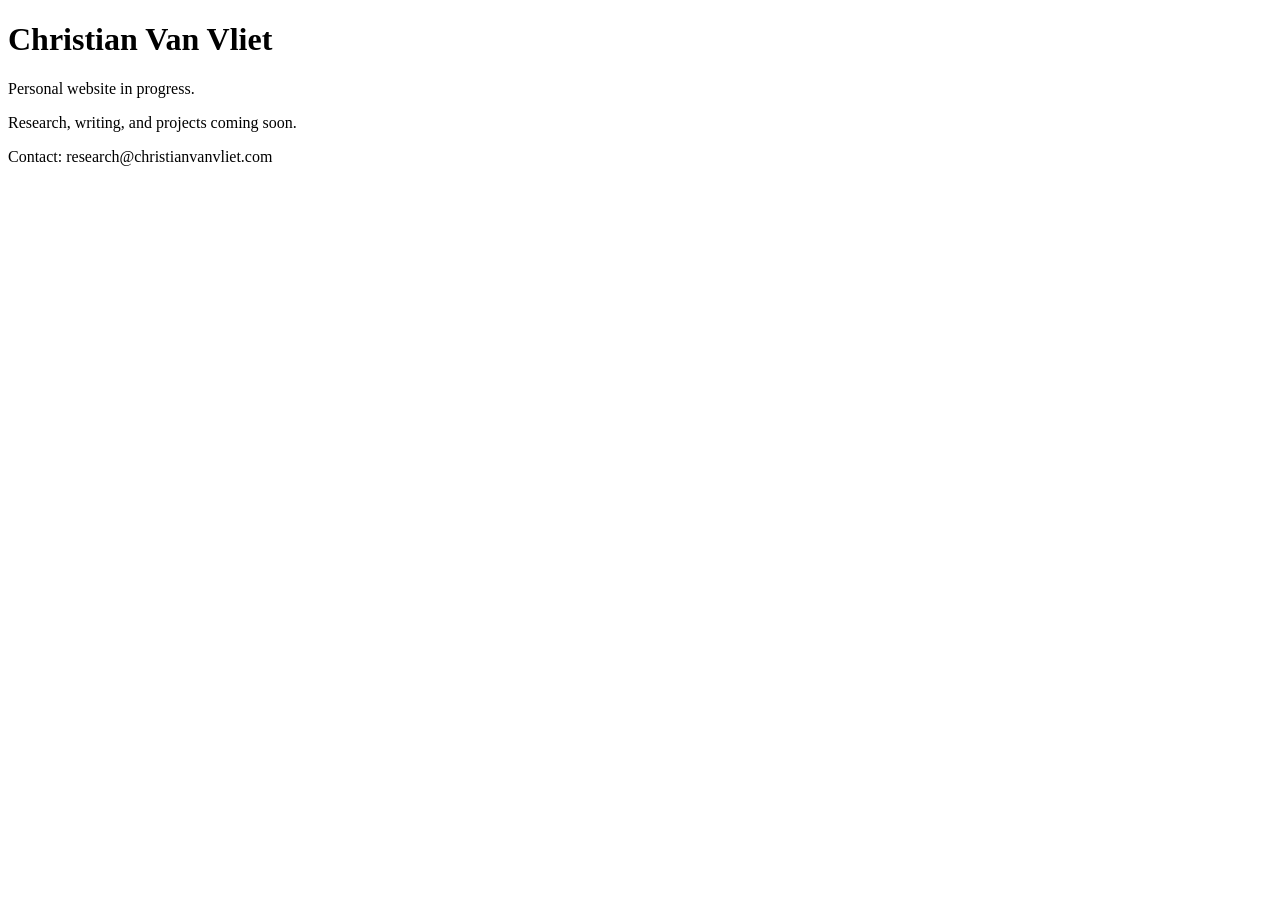
==== index.html @ e2d5f055 "Create index.html" ====
<!doctype html>
<html lang="en">
<head>
  <meta charset="utf-8">
  <meta name="viewport" content="width=device-width, initial-scale=1">
  <title>Christian Van Vliet</title>
</head>
<body>
  <h1>Christian Van Vliet</h1>
  <p>Personal website in progress.</p>
  <p>Research, writing, and projects coming soon.</p>
  <p>Contact: research@christianvanvliet.com</p>
</body>
</html>
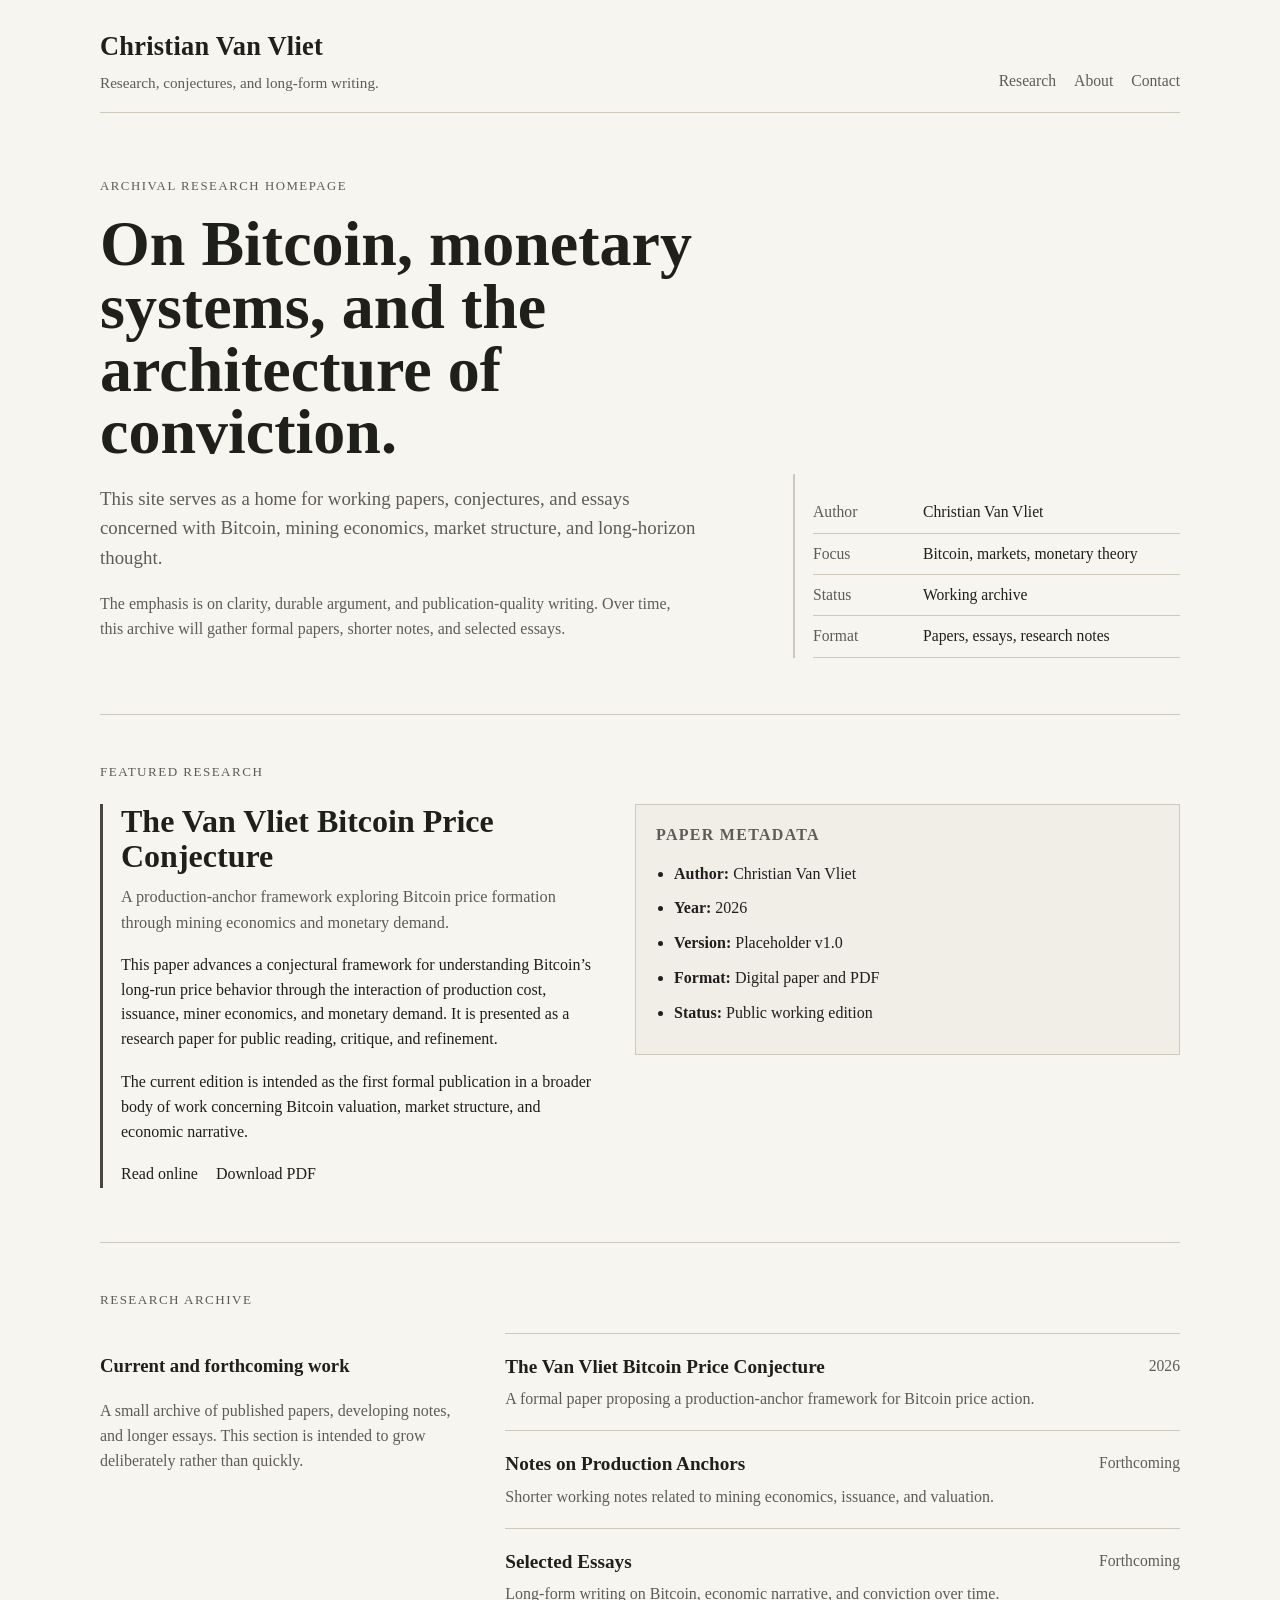
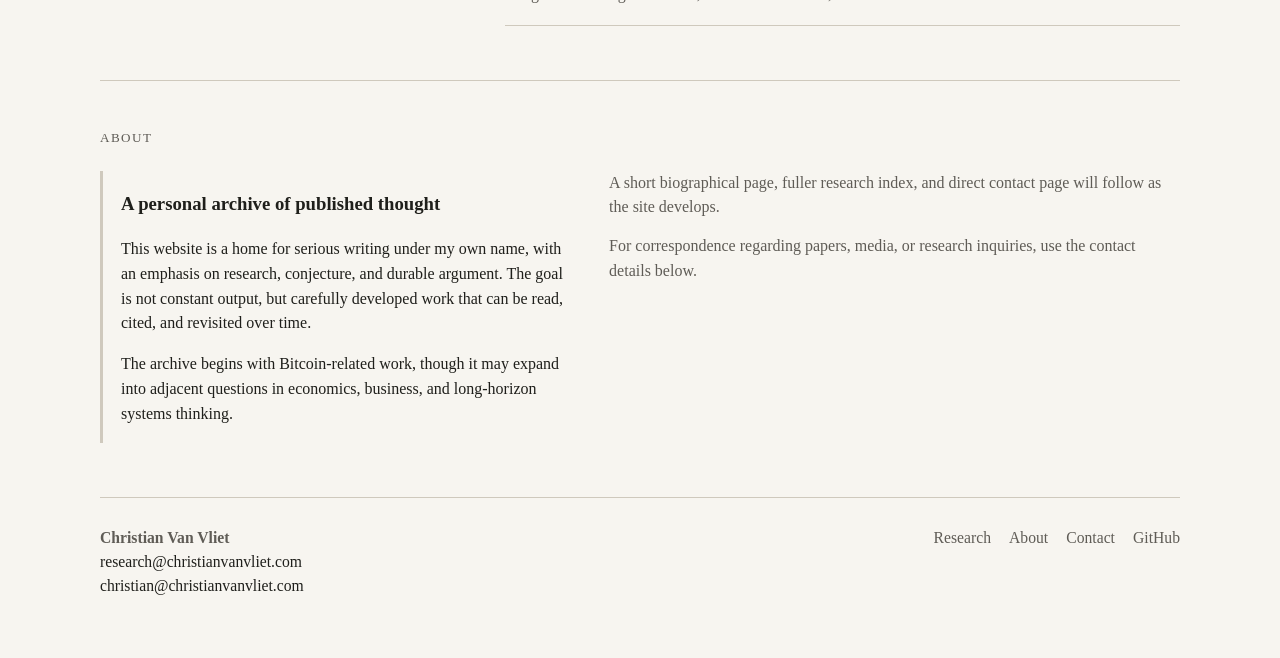
==== commit 2c6528dc: "Update index.html" ====
--- a/index.html
+++ b/index.html
@@ -4,11 +4,543 @@
   <meta charset="utf-8">
   <meta name="viewport" content="width=device-width, initial-scale=1">
   <title>Christian Van Vliet</title>
+  <meta name="description" content="Research, conjectures, and long-form writing on Bitcoin, monetary systems, and economic thought.">
+
+  <style>
+    :root {
+      --bg: #f7f5f0;
+      --bg-soft: #f1eee8;
+      --text: #1f1f1b;
+      --muted: #5f5c56;
+      --rule: #cfc9bd;
+      --link: #1f1f1b;
+      --accent: #4b463d;
+    }
+
+    @media (prefers-color-scheme: dark) {
+      :root {
+        --bg: #141412;
+        --bg-soft: #1a1a17;
+        --text: #ece8df;
+        --muted: #b7b0a3;
+        --rule: #3a382f;
+        --link: #ece8df;
+        --accent: #d8d1c3;
+      }
+    }
+
+    * {
+      box-sizing: border-box;
+    }
+
+    html {
+      scroll-behavior: smooth;
+    }
+
+    body {
+      margin: 0;
+      background: var(--bg);
+      color: var(--text);
+      font-family: "Times New Roman", Times, serif;
+      line-height: 1.55;
+      -webkit-font-smoothing: antialiased;
+      text-rendering: optimizeLegibility;
+    }
+
+    a {
+      color: var(--link);
+      text-decoration: none;
+      border-bottom: 1px solid transparent;
+    }
+
+    a:hover {
+      border-bottom-color: currentColor;
+    }
+
+    .site {
+      width: min(1080px, calc(100% - 48px));
+      margin: 0 auto;
+    }
+
+    .rule {
+      border: 0;
+      border-top: 1px solid var(--rule);
+      margin: 0;
+    }
+
+    .site-header {
+      padding: 26px 0 18px;
+    }
+
+    .site-header-inner {
+      display: flex;
+      justify-content: space-between;
+      align-items: end;
+      gap: 24px;
+    }
+
+    .site-title {
+      font-size: 1.65rem;
+      font-weight: 700;
+      letter-spacing: 0.01em;
+      margin: 0;
+    }
+
+    .site-tagline {
+      margin: 4px 0 0;
+      font-size: 0.95rem;
+      color: var(--muted);
+    }
+
+    .site-nav {
+      display: flex;
+      gap: 18px;
+      flex-wrap: wrap;
+      font-size: 0.98rem;
+    }
+
+    .site-nav a {
+      color: var(--muted);
+    }
+
+    .hero {
+      padding: 64px 0 56px;
+      display: grid;
+      grid-template-columns: 1.25fr 0.75fr;
+      gap: 48px;
+    }
+
+    .eyebrow {
+      font-size: 0.8rem;
+      text-transform: uppercase;
+      letter-spacing: 0.12em;
+      color: var(--muted);
+      margin: 0 0 18px;
+    }
+
+    .hero h2 {
+      font-size: clamp(2.4rem, 5vw, 4.25rem);
+      line-height: 0.98;
+      font-weight: 700;
+      margin: 0 0 20px;
+    }
+
+    .hero p.lead {
+      font-size: 1.18rem;
+      max-width: 38rem;
+      margin: 0 0 20px;
+    }
+
+    .hero p {
+      margin: 0 0 16px;
+      color: var(--muted);
+      max-width: 36rem;
+    }
+
+    .hero-meta {
+      align-self: end;
+      padding: 18px 0 0 18px;
+      border-left: 2px solid var(--rule);
+    }
+
+    .meta-list {
+      margin: 0;
+      padding: 0;
+      list-style: none;
+    }
+
+    .meta-list li {
+      padding: 8px 0;
+      border-bottom: 1px solid var(--rule);
+      font-size: 0.98rem;
+    }
+
+    .meta-list span {
+      display: inline-block;
+      min-width: 110px;
+      color: var(--muted);
+    }
+
+    .section {
+      padding: 44px 0 54px;
+    }
+
+    .section-label {
+      display: inline-block;
+      margin: 0 0 22px;
+      padding: 0 10px 0 0;
+      font-size: 0.82rem;
+      text-transform: uppercase;
+      letter-spacing: 0.11em;
+      color: var(--muted);
+      background: var(--bg);
+    }
+
+    .featured {
+      display: grid;
+      grid-template-columns: 0.95fr 1.05fr;
+      gap: 42px;
+      align-items: start;
+    }
+
+    .featured-card {
+      padding: 0 0 0 18px;
+      border-left: 3px solid var(--accent);
+    }
+
+    .featured-card h3 {
+      margin: 0 0 10px;
+      font-size: 2rem;
+      line-height: 1.1;
+    }
+
+    .featured-card .subhead {
+      font-size: 1.02rem;
+      color: var(--muted);
+      margin: 0 0 18px;
+    }
+
+    .featured-card p {
+      margin: 0 0 18px;
+      max-width: 42rem;
+    }
+
+    .featured-links {
+      display: flex;
+      gap: 18px;
+      flex-wrap: wrap;
+      margin-top: 18px;
+    }
+
+    .featured-links a {
+      font-size: 1rem;
+    }
+
+    .featured-notes {
+      background: var(--bg-soft);
+      padding: 18px 20px;
+      border: 1px solid var(--rule);
+    }
+
+    .featured-notes h4 {
+      margin: 0 0 14px;
+      font-size: 1rem;
+      text-transform: uppercase;
+      letter-spacing: 0.08em;
+      color: var(--muted);
+    }
+
+    .featured-notes ul {
+      margin: 0;
+      padding-left: 18px;
+    }
+
+    .featured-notes li {
+      margin: 0 0 10px;
+    }
+
+    .archive-grid {
+      display: grid;
+      grid-template-columns: 0.7fr 1.3fr;
+      gap: 42px;
+      align-items: start;
+    }
+
+    .archive-intro p {
+      margin-top: 0;
+      color: var(--muted);
+      max-width: 24rem;
+    }
+
+    .archive-list {
+      border-top: 1px solid var(--rule);
+    }
+
+    .archive-item {
+      display: grid;
+      grid-template-columns: 1fr auto;
+      gap: 16px;
+      padding: 18px 0;
+      border-bottom: 1px solid var(--rule);
+    }
+
+    .archive-item h4 {
+      margin: 0 0 6px;
+      font-size: 1.2rem;
+    }
+
+    .archive-item p {
+      margin: 0;
+      color: var(--muted);
+    }
+
+    .archive-year {
+      color: var(--muted);
+      white-space: nowrap;
+      font-size: 0.98rem;
+      padding-top: 2px;
+    }
+
+    .about-grid {
+      display: grid;
+      grid-template-columns: 0.9fr 1.1fr;
+      gap: 42px;
+      align-items: start;
+    }
+
+    .about-copy {
+      padding-left: 18px;
+      border-left: 3px solid var(--rule);
+    }
+
+    .about-copy p {
+      margin: 0 0 16px;
+      max-width: 42rem;
+    }
+
+    .about-aside {
+      color: var(--muted);
+    }
+
+    .about-aside p {
+      margin: 0 0 14px;
+    }
+
+    .site-footer {
+      padding: 28px 0 60px;
+      font-size: 0.98rem;
+      color: var(--muted);
+    }
+
+    .footer-inner {
+      display: flex;
+      justify-content: space-between;
+      gap: 24px;
+      flex-wrap: wrap;
+    }
+
+    .footer-links {
+      display: flex;
+      gap: 18px;
+      flex-wrap: wrap;
+    }
+
+    .footer-links a {
+      color: var(--muted);
+    }
+
+    @media (max-width: 860px) {
+      .hero,
+      .featured,
+      .archive-grid,
+      .about-grid {
+        grid-template-columns: 1fr;
+      }
+
+      .hero {
+        gap: 28px;
+      }
+
+      .site-header-inner {
+        align-items: start;
+        flex-direction: column;
+      }
+
+      .hero-meta,
+      .featured-card,
+      .about-copy {
+        padding-left: 0;
+        border-left: 0;
+      }
+
+      .archive-item {
+        grid-template-columns: 1fr;
+      }
+
+      .archive-year {
+        padding-top: 0;
+      }
+    }
+  </style>
 </head>
 <body>
-  <h1>Christian Van Vliet</h1>
-  <p>Personal website in progress.</p>
-  <p>Research, writing, and projects coming soon.</p>
-  <p>Contact: research@christianvanvliet.com</p>
+  <div class="site">
+    <header class="site-header">
+      <div class="site-header-inner">
+        <div>
+          <h1 class="site-title">Christian Van Vliet</h1>
+          <p class="site-tagline">Research, conjectures, and long-form writing.</p>
+        </div>
+
+        <nav class="site-nav" aria-label="Primary">
+          <a href="/research/">Research</a>
+          <a href="/about/">About</a>
+          <a href="/contact/">Contact</a>
+        </nav>
+      </div>
+    </header>
+
+    <hr class="rule">
+
+    <main>
+      <section class="hero">
+        <div>
+          <p class="eyebrow">Archival Research Homepage</p>
+          <h2>On Bitcoin, monetary systems, and the architecture of conviction.</h2>
+          <p class="lead">
+            This site serves as a home for working papers, conjectures, and essays
+            concerned with Bitcoin, mining economics, market structure, and long-horizon thought.
+          </p>
+          <p>
+            The emphasis is on clarity, durable argument, and publication-quality writing.
+            Over time, this archive will gather formal papers, shorter notes, and selected essays.
+          </p>
+        </div>
+
+        <aside class="hero-meta" aria-label="Site metadata">
+          <ul class="meta-list">
+            <li><span>Author</span>Christian Van Vliet</li>
+            <li><span>Focus</span>Bitcoin, markets, monetary theory</li>
+            <li><span>Status</span>Working archive</li>
+            <li><span>Format</span>Papers, essays, research notes</li>
+          </ul>
+        </aside>
+      </section>
+
+      <hr class="rule">
+
+      <section class="section" aria-labelledby="featured-research">
+        <p class="section-label">Featured Research</p>
+
+        <div class="featured">
+          <div class="featured-card">
+            <h3 id="featured-research">The Van Vliet Bitcoin Price Conjecture</h3>
+            <p class="subhead">
+              A production-anchor framework exploring Bitcoin price formation
+              through mining economics and monetary demand.
+            </p>
+            <p>
+              This paper advances a conjectural framework for understanding Bitcoin’s
+              long-run price behavior through the interaction of production cost, issuance,
+              miner economics, and monetary demand. It is presented as a research paper
+              for public reading, critique, and refinement.
+            </p>
+            <p>
+              The current edition is intended as the first formal publication in a broader
+              body of work concerning Bitcoin valuation, market structure, and economic narrative.
+            </p>
+
+            <div class="featured-links">
+              <a href="/research/bitcoin-price-conjecture/">Read online</a>
+              <a href="/files/van-vliet-bitcoin-price-conjecture.pdf">Download PDF</a>
+            </div>
+          </div>
+
+          <aside class="featured-notes">
+            <h4>Paper Metadata</h4>
+            <ul>
+              <li><strong>Author:</strong> Christian Van Vliet</li>
+              <li><strong>Year:</strong> 2026</li>
+              <li><strong>Version:</strong> Placeholder v1.0</li>
+              <li><strong>Format:</strong> Digital paper and PDF</li>
+              <li><strong>Status:</strong> Public working edition</li>
+            </ul>
+          </aside>
+        </div>
+      </section>
+
+      <hr class="rule">
+
+      <section class="section" aria-labelledby="research-archive">
+        <p class="section-label">Research Archive</p>
+
+        <div class="archive-grid">
+          <div class="archive-intro">
+            <h3 id="research-archive">Current and forthcoming work</h3>
+            <p>
+              A small archive of published papers, developing notes, and longer essays.
+              This section is intended to grow deliberately rather than quickly.
+            </p>
+          </div>
+
+          <div class="archive-list">
+            <article class="archive-item">
+              <div>
+                <h4><a href="/research/bitcoin-price-conjecture/">The Van Vliet Bitcoin Price Conjecture</a></h4>
+                <p>A formal paper proposing a production-anchor framework for Bitcoin price action.</p>
+              </div>
+              <div class="archive-year">2026</div>
+            </article>
+
+            <article class="archive-item">
+              <div>
+                <h4>Notes on Production Anchors</h4>
+                <p>Shorter working notes related to mining economics, issuance, and valuation.</p>
+              </div>
+              <div class="archive-year">Forthcoming</div>
+            </article>
+
+            <article class="archive-item">
+              <div>
+                <h4>Selected Essays</h4>
+                <p>Long-form writing on Bitcoin, economic narrative, and conviction over time.</p>
+              </div>
+              <div class="archive-year">Forthcoming</div>
+            </article>
+          </div>
+        </div>
+      </section>
+
+      <hr class="rule">
+
+      <section class="section" aria-labelledby="about-site">
+        <p class="section-label">About</p>
+
+        <div class="about-grid">
+          <div class="about-copy">
+            <h3 id="about-site">A personal archive of published thought</h3>
+            <p>
+              This website is a home for serious writing under my own name, with an emphasis
+              on research, conjecture, and durable argument. The goal is not constant output,
+              but carefully developed work that can be read, cited, and revisited over time.
+            </p>
+            <p>
+              The archive begins with Bitcoin-related work, though it may expand into adjacent
+              questions in economics, business, and long-horizon systems thinking.
+            </p>
+          </div>
+
+          <div class="about-aside">
+            <p>
+              A short biographical page, fuller research index, and direct contact page
+              will follow as the site develops.
+            </p>
+            <p>
+              For correspondence regarding papers, media, or research inquiries, use the contact details below.
+            </p>
+          </div>
+        </div>
+      </section>
+    </main>
+
+    <hr class="rule">
+
+    <footer class="site-footer">
+      <div class="footer-inner">
+        <div>
+          <strong>Christian Van Vliet</strong><br>
+          <a href="mailto:research@christianvanvliet.com">research@christianvanvliet.com</a><br>
+          <a href="mailto:christian@christianvanvliet.com">christian@christianvanvliet.com</a>
+        </div>
+
+        <div class="footer-links">
+          <a href="/research/">Research</a>
+          <a href="/about/">About</a>
+          <a href="/contact/">Contact</a>
+          <a href="https://github.com/christianvanvliet">GitHub</a>
+        </div>
+      </div>
+    </footer>
+  </div>
 </body>
 </html>
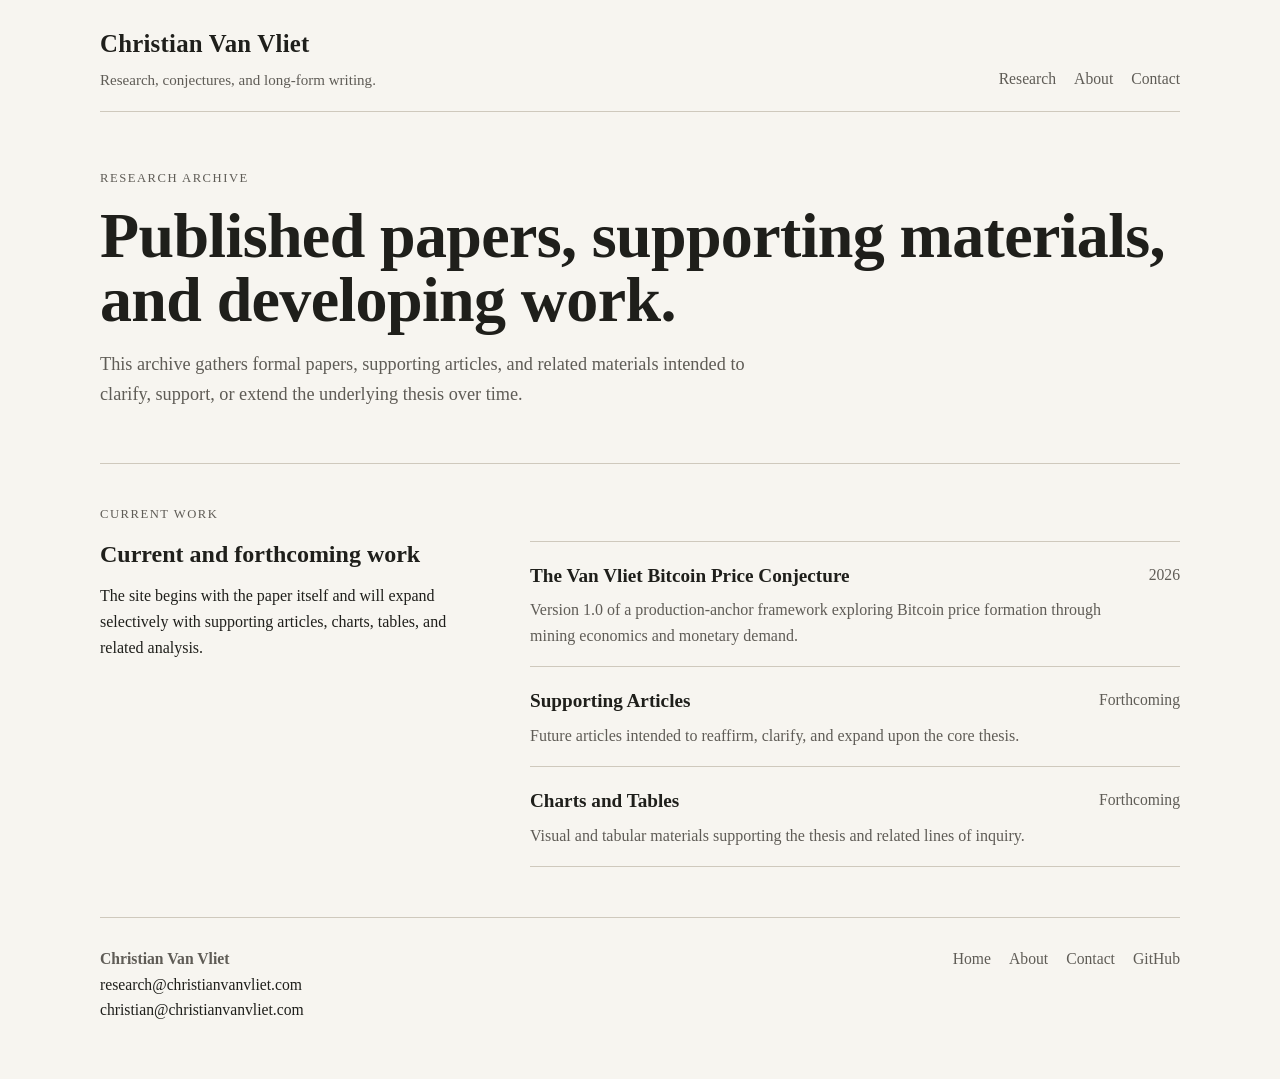
==== commit ea39b176: "Update index.html" ====
--- a/index.html
+++ b/index.html
@@ -3,372 +3,32 @@
 <head>
   <meta charset="utf-8">
   <meta name="viewport" content="width=device-width, initial-scale=1">
-  <title>Christian Van Vliet</title>
-  <meta name="description" content="Research, conjectures, and long-form writing on Bitcoin, monetary systems, and economic thought.">
+  <title>Research | Christian Van Vliet</title>
+  <meta name="description" content="Research archive of papers, conjectures, and long-form writing by Christian Van Vliet.">
+  <link rel="stylesheet" href="/assets/css/site.css">
+  <link rel="icon" href="/favicon.svg" type="image/svg+xml">
+  <link rel="canonical" href="https://christianvanvliet.com/research/">
 
-  <style>
-    :root {
-      --bg: #f7f5f0;
-      --bg-soft: #f1eee8;
-      --text: #1f1f1b;
-      --muted: #5f5c56;
-      --rule: #cfc9bd;
-      --link: #1f1f1b;
-      --accent: #4b463d;
-    }
+  <meta property="og:type" content="website">
+  <meta property="og:site_name" content="Christian Van Vliet">
+  <meta property="og:title" content="Research | Christian Van Vliet">
+  <meta property="og:description" content="Research archive of papers, conjectures, and long-form writing by Christian Van Vliet.">
+  <meta property="og:url" content="https://christianvanvliet.com/research/">
+  <meta property="og:image" content="https://christianvanvliet.com/og-image.jpg">
 
-    @media (prefers-color-scheme: dark) {
-      :root {
-        --bg: #141412;
-        --bg-soft: #1a1a17;
-        --text: #ece8df;
-        --muted: #b7b0a3;
-        --rule: #3a382f;
-        --link: #ece8df;
-        --accent: #d8d1c3;
-      }
-    }
+  <meta name="twitter:card" content="summary_large_image">
+  <meta name="twitter:title" content="Research | Christian Van Vliet">
+  <meta name="twitter:description" content="Research archive of papers, conjectures, and long-form writing by Christian Van Vliet.">
+  <meta name="twitter:image" content="https://christianvanvliet.com/og-image.jpg">
 
-    * {
-      box-sizing: border-box;
-    }
-
-    html {
-      scroll-behavior: smooth;
-    }
-
-    body {
-      margin: 0;
-      background: var(--bg);
-      color: var(--text);
-      font-family: "Times New Roman", Times, serif;
-      line-height: 1.55;
-      -webkit-font-smoothing: antialiased;
-      text-rendering: optimizeLegibility;
-    }
-
-    a {
-      color: var(--link);
-      text-decoration: none;
-      border-bottom: 1px solid transparent;
-    }
-
-    a:hover {
-      border-bottom-color: currentColor;
-    }
-
-    .site {
-      width: min(1080px, calc(100% - 48px));
-      margin: 0 auto;
-    }
-
-    .rule {
-      border: 0;
-      border-top: 1px solid var(--rule);
-      margin: 0;
-    }
-
-    .site-header {
-      padding: 26px 0 18px;
-    }
-
-    .site-header-inner {
-      display: flex;
-      justify-content: space-between;
-      align-items: end;
-      gap: 24px;
-    }
-
-    .site-title {
-      font-size: 1.65rem;
-      font-weight: 700;
-      letter-spacing: 0.01em;
-      margin: 0;
-    }
-
-    .site-tagline {
-      margin: 4px 0 0;
-      font-size: 0.95rem;
-      color: var(--muted);
-    }
-
-    .site-nav {
-      display: flex;
-      gap: 18px;
-      flex-wrap: wrap;
-      font-size: 0.98rem;
-    }
-
-    .site-nav a {
-      color: var(--muted);
-    }
-
-    .hero {
-      padding: 64px 0 56px;
-      display: grid;
-      grid-template-columns: 1.25fr 0.75fr;
-      gap: 48px;
-    }
-
-    .eyebrow {
-      font-size: 0.8rem;
-      text-transform: uppercase;
-      letter-spacing: 0.12em;
-      color: var(--muted);
-      margin: 0 0 18px;
-    }
-
-    .hero h2 {
-      font-size: clamp(2.4rem, 5vw, 4.25rem);
-      line-height: 0.98;
-      font-weight: 700;
-      margin: 0 0 20px;
-    }
-
-    .hero p.lead {
-      font-size: 1.18rem;
-      max-width: 38rem;
-      margin: 0 0 20px;
-    }
-
-    .hero p {
-      margin: 0 0 16px;
-      color: var(--muted);
-      max-width: 36rem;
-    }
-
-    .hero-meta {
-      align-self: end;
-      padding: 18px 0 0 18px;
-      border-left: 2px solid var(--rule);
-    }
-
-    .meta-list {
-      margin: 0;
-      padding: 0;
-      list-style: none;
-    }
-
-    .meta-list li {
-      padding: 8px 0;
-      border-bottom: 1px solid var(--rule);
-      font-size: 0.98rem;
-    }
-
-    .meta-list span {
-      display: inline-block;
-      min-width: 110px;
-      color: var(--muted);
-    }
-
-    .section {
-      padding: 44px 0 54px;
-    }
-
-    .section-label {
-      display: inline-block;
-      margin: 0 0 22px;
-      padding: 0 10px 0 0;
-      font-size: 0.82rem;
-      text-transform: uppercase;
-      letter-spacing: 0.11em;
-      color: var(--muted);
-      background: var(--bg);
-    }
-
-    .featured {
-      display: grid;
-      grid-template-columns: 0.95fr 1.05fr;
-      gap: 42px;
-      align-items: start;
-    }
-
-    .featured-card {
-      padding: 0 0 0 18px;
-      border-left: 3px solid var(--accent);
-    }
-
-    .featured-card h3 {
-      margin: 0 0 10px;
-      font-size: 2rem;
-      line-height: 1.1;
-    }
-
-    .featured-card .subhead {
-      font-size: 1.02rem;
-      color: var(--muted);
-      margin: 0 0 18px;
-    }
-
-    .featured-card p {
-      margin: 0 0 18px;
-      max-width: 42rem;
-    }
-
-    .featured-links {
-      display: flex;
-      gap: 18px;
-      flex-wrap: wrap;
-      margin-top: 18px;
-    }
-
-    .featured-links a {
-      font-size: 1rem;
-    }
-
-    .featured-notes {
-      background: var(--bg-soft);
-      padding: 18px 20px;
-      border: 1px solid var(--rule);
-    }
-
-    .featured-notes h4 {
-      margin: 0 0 14px;
-      font-size: 1rem;
-      text-transform: uppercase;
-      letter-spacing: 0.08em;
-      color: var(--muted);
-    }
-
-    .featured-notes ul {
-      margin: 0;
-      padding-left: 18px;
-    }
-
-    .featured-notes li {
-      margin: 0 0 10px;
-    }
-
-    .archive-grid {
-      display: grid;
-      grid-template-columns: 0.7fr 1.3fr;
-      gap: 42px;
-      align-items: start;
-    }
-
-    .archive-intro p {
-      margin-top: 0;
-      color: var(--muted);
-      max-width: 24rem;
-    }
-
-    .archive-list {
-      border-top: 1px solid var(--rule);
-    }
-
-    .archive-item {
-      display: grid;
-      grid-template-columns: 1fr auto;
-      gap: 16px;
-      padding: 18px 0;
-      border-bottom: 1px solid var(--rule);
-    }
-
-    .archive-item h4 {
-      margin: 0 0 6px;
-      font-size: 1.2rem;
-    }
-
-    .archive-item p {
-      margin: 0;
-      color: var(--muted);
-    }
-
-    .archive-year {
-      color: var(--muted);
-      white-space: nowrap;
-      font-size: 0.98rem;
-      padding-top: 2px;
-    }
-
-    .about-grid {
-      display: grid;
-      grid-template-columns: 0.9fr 1.1fr;
-      gap: 42px;
-      align-items: start;
-    }
-
-    .about-copy {
-      padding-left: 18px;
-      border-left: 3px solid var(--rule);
-    }
-
-    .about-copy p {
-      margin: 0 0 16px;
-      max-width: 42rem;
-    }
-
-    .about-aside {
-      color: var(--muted);
-    }
-
-    .about-aside p {
-      margin: 0 0 14px;
-    }
-
-    .site-footer {
-      padding: 28px 0 60px;
-      font-size: 0.98rem;
-      color: var(--muted);
-    }
-
-    .footer-inner {
-      display: flex;
-      justify-content: space-between;
-      gap: 24px;
-      flex-wrap: wrap;
-    }
-
-    .footer-links {
-      display: flex;
-      gap: 18px;
-      flex-wrap: wrap;
-    }
-
-    .footer-links a {
-      color: var(--muted);
-    }
-
-    @media (max-width: 860px) {
-      .hero,
-      .featured,
-      .archive-grid,
-      .about-grid {
-        grid-template-columns: 1fr;
-      }
-
-      .hero {
-        gap: 28px;
-      }
-
-      .site-header-inner {
-        align-items: start;
-        flex-direction: column;
-      }
-
-      .hero-meta,
-      .featured-card,
-      .about-copy {
-        padding-left: 0;
-        border-left: 0;
-      }
-
-      .archive-item {
-        grid-template-columns: 1fr;
-      }
-
-      .archive-year {
-        padding-top: 0;
-      }
-    }
-  </style>
+  <meta name="theme-color" content="#f7f5f0">
 </head>
 <body>
   <div class="site">
     <header class="site-header">
       <div class="site-header-inner">
         <div>
-          <h1 class="site-title">Christian Van Vliet</h1>
+          <p class="site-title"><a href="/">Christian Van Vliet</a></p>
           <p class="site-tagline">Research, conjectures, and long-form writing.</p>
         </div>
 
@@ -383,141 +43,60 @@
     <hr class="rule">
 
     <main>
-      <section class="hero">
-        <div>
-          <p class="eyebrow">Archival Research Homepage</p>
-          <h2>On Bitcoin, monetary systems, and the architecture of conviction.</h2>
-          <p class="lead">
-            This site serves as a home for working papers, conjectures, and essays
-            concerned with Bitcoin, mining economics, market structure, and long-horizon thought.
-          </p>
-          <p>
-            The emphasis is on clarity, durable argument, and publication-quality writing.
-            Over time, this archive will gather formal papers, shorter notes, and selected essays.
-          </p>
-        </div>
-
-        <aside class="hero-meta" aria-label="Site metadata">
-          <ul class="meta-list">
-            <li><span>Author</span>Christian Van Vliet</li>
-            <li><span>Focus</span>Bitcoin, markets, monetary theory</li>
-            <li><span>Status</span>Working archive</li>
-            <li><span>Format</span>Papers, essays, research notes</li>
-          </ul>
-        </aside>
+      <section class="page-header">
+        <p class="eyebrow">Research Archive</p>
+        <h1>Published papers, supporting materials, and developing work.</h1>
+        <p class="lead">
+          This archive gathers formal papers, supporting articles, and related materials
+          intended to clarify, support, or extend the underlying thesis over time.
+        </p>
       </section>
 
       <hr class="rule">
 
-      <section class="section" aria-labelledby="featured-research">
-        <p class="section-label">Featured Research</p>
-
-        <div class="featured">
-          <div class="featured-card">
-            <h3 id="featured-research">The Van Vliet Bitcoin Price Conjecture</h3>
-            <p class="subhead">
-              A production-anchor framework exploring Bitcoin price formation
-              through mining economics and monetary demand.
-            </p>
-            <p>
-              This paper advances a conjectural framework for understanding Bitcoin’s
-              long-run price behavior through the interaction of production cost, issuance,
-              miner economics, and monetary demand. It is presented as a research paper
-              for public reading, critique, and refinement.
-            </p>
-            <p>
-              The current edition is intended as the first formal publication in a broader
-              body of work concerning Bitcoin valuation, market structure, and economic narrative.
-            </p>
-
-            <div class="featured-links">
-              <a href="/research/bitcoin-price-conjecture/">Read online</a>
-              <a href="/files/van-vliet-bitcoin-price-conjecture.pdf">Download PDF</a>
-            </div>
-          </div>
-
-          <aside class="featured-notes">
-            <h4>Paper Metadata</h4>
-            <ul>
-              <li><strong>Author:</strong> Christian Van Vliet</li>
-              <li><strong>Year:</strong> 2026</li>
-              <li><strong>Version:</strong> Placeholder v1.0</li>
-              <li><strong>Format:</strong> Digital paper and PDF</li>
-              <li><strong>Status:</strong> Public working edition</li>
-            </ul>
-          </aside>
-        </div>
-      </section>
-
-      <hr class="rule">
-
-      <section class="section" aria-labelledby="research-archive">
-        <p class="section-label">Research Archive</p>
+      <section class="section" aria-labelledby="current-research">
+        <p class="section-label">Current Work</p>
 
         <div class="archive-grid">
           <div class="archive-intro">
-            <h3 id="research-archive">Current and forthcoming work</h3>
+            <h2 id="current-research">Current and forthcoming work</h2>
             <p>
-              A small archive of published papers, developing notes, and longer essays.
-              This section is intended to grow deliberately rather than quickly.
+              The site begins with the paper itself and will expand selectively with
+              supporting articles, charts, tables, and related analysis.
             </p>
           </div>
 
           <div class="archive-list">
             <article class="archive-item">
               <div>
-                <h4><a href="/research/bitcoin-price-conjecture/">The Van Vliet Bitcoin Price Conjecture</a></h4>
-                <p>A formal paper proposing a production-anchor framework for Bitcoin price action.</p>
+                <h3><a href="/research/bitcoin-price-conjecture/">The Van Vliet Bitcoin Price Conjecture</a></h3>
+                <p>
+                  Version 1.0 of a production-anchor framework exploring Bitcoin price formation
+                  through mining economics and monetary demand.
+                </p>
               </div>
               <div class="archive-year">2026</div>
             </article>
 
             <article class="archive-item">
               <div>
-                <h4>Notes on Production Anchors</h4>
-                <p>Shorter working notes related to mining economics, issuance, and valuation.</p>
+                <h3>Supporting Articles</h3>
+                <p>
+                  Future articles intended to reaffirm, clarify, and expand upon the core thesis.
+                </p>
               </div>
               <div class="archive-year">Forthcoming</div>
             </article>
 
             <article class="archive-item">
               <div>
-                <h4>Selected Essays</h4>
-                <p>Long-form writing on Bitcoin, economic narrative, and conviction over time.</p>
+                <h3>Charts and Tables</h3>
+                <p>
+                  Visual and tabular materials supporting the thesis and related lines of inquiry.
+                </p>
               </div>
               <div class="archive-year">Forthcoming</div>
             </article>
-          </div>
-        </div>
-      </section>
-
-      <hr class="rule">
-
-      <section class="section" aria-labelledby="about-site">
-        <p class="section-label">About</p>
-
-        <div class="about-grid">
-          <div class="about-copy">
-            <h3 id="about-site">A personal archive of published thought</h3>
-            <p>
-              This website is a home for serious writing under my own name, with an emphasis
-              on research, conjecture, and durable argument. The goal is not constant output,
-              but carefully developed work that can be read, cited, and revisited over time.
-            </p>
-            <p>
-              The archive begins with Bitcoin-related work, though it may expand into adjacent
-              questions in economics, business, and long-horizon systems thinking.
-            </p>
-          </div>
-
-          <div class="about-aside">
-            <p>
-              A short biographical page, fuller research index, and direct contact page
-              will follow as the site develops.
-            </p>
-            <p>
-              For correspondence regarding papers, media, or research inquiries, use the contact details below.
-            </p>
           </div>
         </div>
       </section>
@@ -534,7 +113,7 @@
         </div>
 
         <div class="footer-links">
-          <a href="/research/">Research</a>
+          <a href="/">Home</a>
           <a href="/about/">About</a>
           <a href="/contact/">Contact</a>
           <a href="https://github.com/christianvanvliet">GitHub</a>
--- a/assets/css/site.css
+++ b/assets/css/site.css
@@ -0,0 +1,456 @@
+:root {
+  --bg: #f7f5f0;
+  --bg-soft: #f1eee8;
+  --panel: #eeebe4;
+  --text: #1f1f1b;
+  --muted: #5f5c56;
+  --rule: #cfc9bd;
+  --link: #1f1f1b;
+  --accent: #4b463d;
+  --max-site: 1080px;
+  --max-page: 920px;
+  --max-article: 700px;
+  --shadow-soft: 0 0 0 1px rgba(0,0,0,0.02);
+}
+
+@media (prefers-color-scheme: dark) {
+  :root {
+    --bg: #131311;
+    --bg-soft: #1a1a17;
+    --panel: #1d1d19;
+    --text: #ece8df;
+    --muted: #b7b0a3;
+    --rule: #3a382f;
+    --link: #ece8df;
+    --accent: #d8d1c3;
+    --shadow-soft: 0 0 0 1px rgba(255,255,255,0.02);
+  }
+}
+
+* {
+  box-sizing: border-box;
+}
+
+html {
+  scroll-behavior: smooth;
+}
+
+body {
+  margin: 0;
+  background: var(--bg);
+  color: var(--text);
+  font-family: "Times New Roman", Times, serif;
+  line-height: 1.62;
+  -webkit-font-smoothing: antialiased;
+  text-rendering: optimizeLegibility;
+}
+
+a {
+  color: var(--link);
+  text-decoration: none;
+  border-bottom: 1px solid transparent;
+  transition: border-color 120ms ease, opacity 120ms ease;
+}
+
+a:hover {
+  border-bottom-color: currentColor;
+}
+
+img {
+  max-width: 100%;
+  display: block;
+}
+
+.site {
+  width: min(var(--max-site), calc(100% - 48px));
+  margin: 0 auto;
+}
+
+.page-wrap {
+  width: min(var(--max-page), calc(100% - 48px));
+  margin: 0 auto;
+}
+
+.article {
+  width: min(var(--max-article), 100%);
+  margin: 0 auto;
+}
+
+.rule {
+  border: 0;
+  border-top: 1px solid var(--rule);
+  margin: 0;
+}
+
+.site-header {
+  padding: 24px 0 18px;
+}
+
+.site-header-inner {
+  display: flex;
+  justify-content: space-between;
+  align-items: end;
+  gap: 24px;
+}
+
+.site-title {
+  font-size: 1.55rem;
+  font-weight: 700;
+  letter-spacing: 0.01em;
+  margin: 0;
+}
+
+.site-title a {
+  border-bottom: 0;
+}
+
+.site-tagline {
+  margin: 4px 0 0;
+  font-size: 0.94rem;
+  color: var(--muted);
+}
+
+.site-nav {
+  display: flex;
+  gap: 18px;
+  flex-wrap: wrap;
+  font-size: 0.98rem;
+}
+
+.site-nav a {
+  color: var(--muted);
+}
+
+.eyebrow,
+.section-label {
+  font-size: 0.79rem;
+  text-transform: uppercase;
+  letter-spacing: 0.12em;
+  color: var(--muted);
+  margin: 0 0 16px;
+}
+
+.hero {
+  padding: 60px 0 52px;
+  display: grid;
+  grid-template-columns: 1.2fr 0.8fr;
+  gap: 48px;
+}
+
+.hero h1,
+.hero h2,
+.page-header h1,
+.paper-header h1 {
+  font-size: clamp(2.35rem, 5vw, 4rem);
+  line-height: 1;
+  margin: 0 0 18px;
+  letter-spacing: -0.01em;
+}
+
+.lead,
+.subtitle {
+  font-size: 1.14rem;
+  color: var(--muted);
+  max-width: 42rem;
+  margin: 0 0 18px;
+}
+
+.hero p,
+.page-header p,
+.article p,
+.about-copy p,
+.about-aside p {
+  margin: 0 0 16px;
+}
+
+.hero-meta {
+  align-self: end;
+  padding: 16px 0 0 18px;
+  border-left: 2px solid var(--rule);
+}
+
+.meta-list {
+  margin: 0;
+  padding: 0;
+  list-style: none;
+}
+
+.meta-list li {
+  padding: 8px 0;
+  border-bottom: 1px solid var(--rule);
+  font-size: 0.98rem;
+}
+
+.meta-list span {
+  display: inline-block;
+  min-width: 110px;
+  color: var(--muted);
+}
+
+.section {
+  padding: 40px 0 50px;
+}
+
+.page-header,
+.paper-header {
+  padding: 56px 0 38px;
+}
+
+.featured {
+  display: grid;
+  grid-template-columns: 0.95fr 1.05fr;
+  gap: 40px;
+  align-items: start;
+}
+
+.featured-card {
+  padding-left: 18px;
+  border-left: 3px solid var(--accent);
+}
+
+.featured-card h2,
+.featured-card h3,
+.archive-intro h2,
+.archive-intro h3,
+.about-copy h2,
+.about-copy h3,
+.article h2 {
+  margin: 0 0 12px;
+  line-height: 1.12;
+}
+
+.featured-card h2,
+.featured-card h3 {
+  font-size: 1.95rem;
+}
+
+.featured-card .subhead {
+  color: var(--muted);
+  font-size: 1.02rem;
+  margin: 0 0 18px;
+}
+
+.featured-links,
+.paper-links,
+.footer-links {
+  display: flex;
+  gap: 18px;
+  flex-wrap: wrap;
+}
+
+.featured-notes,
+.abstract-box,
+.citation-box,
+.note-box,
+.contact-box {
+  background: var(--bg-soft);
+  border: 1px solid var(--rule);
+  box-shadow: var(--shadow-soft);
+  padding: 18px 20px;
+}
+
+.featured-notes h4 {
+  margin: 0 0 14px;
+  font-size: 0.94rem;
+  text-transform: uppercase;
+  letter-spacing: 0.08em;
+  color: var(--muted);
+}
+
+.featured-notes ul {
+  margin: 0;
+  padding-left: 18px;
+}
+
+.featured-notes li {
+  margin: 0 0 10px;
+}
+
+.archive-grid,
+.about-grid {
+  display: grid;
+  grid-template-columns: 0.75fr 1.25fr;
+  gap: 40px;
+  align-items: start;
+}
+
+.archive-list {
+  border-top: 1px solid var(--rule);
+}
+
+.archive-item {
+  display: grid;
+  grid-template-columns: 1fr auto;
+  gap: 16px;
+  padding: 18px 0;
+  border-bottom: 1px solid var(--rule);
+}
+
+.archive-item h3,
+.archive-item h4,
+.archive-item h2 {
+  margin: 0 0 6px;
+  font-size: 1.2rem;
+}
+
+.archive-item p {
+  margin: 0;
+  color: var(--muted);
+}
+
+.archive-year {
+  color: var(--muted);
+  white-space: nowrap;
+  font-size: 0.98rem;
+  padding-top: 2px;
+}
+
+.about-copy {
+  padding-left: 18px;
+  border-left: 3px solid var(--rule);
+}
+
+.paper-meta {
+  display: grid;
+  grid-template-columns: repeat(2, minmax(0, 1fr));
+  gap: 12px 28px;
+  padding-top: 18px;
+  border-top: 1px solid var(--rule);
+  color: var(--muted);
+  font-size: 0.98rem;
+}
+
+.paper-meta strong {
+  color: var(--text);
+  font-weight: 700;
+}
+
+.article h2 {
+  font-size: 1.42rem;
+}
+
+.content {
+  width: min(var(--max-article), 100%);
+  padding: 40px 0 50px;
+}
+
+.site-footer {
+  padding: 28px 0 56px;
+  font-size: 0.98rem;
+  color: var(--muted);
+}
+
+.footer-inner {
+  display: flex;
+  justify-content: space-between;
+  gap: 24px;
+  flex-wrap: wrap;
+}
+
+.footer-links a {
+  color: var(--muted);
+}
+
+@media (max-width: 860px) {
+  .hero,
+  .featured,
+  .archive-grid,
+  .about-grid,
+  .paper-meta {
+    grid-template-columns: 1fr;
+  }
+
+  .hero {
+    gap: 28px;
+    padding: 48px 0 42px;
+  }
+
+  .page-header,
+  .paper-header {
+    padding: 48px 0 32px;
+  }
+
+  .site-header-inner {
+    align-items: start;
+    flex-direction: column;
+  }
+
+  .hero-meta,
+  .featured-card,
+  .about-copy {
+    padding-left: 0;
+    border-left: 0;
+  }
+
+  .archive-item {
+    grid-template-columns: 1fr;
+  }
+
+  .archive-year {
+    padding-top: 0;
+  }
+}
+
+@media (max-width: 560px) {
+  .site,
+  .page-wrap {
+    width: min(100%, calc(100% - 28px));
+  }
+
+  .site-header {
+    padding: 18px 0 14px;
+  }
+
+  .site-title {
+    font-size: 1.32rem;
+  }
+
+  .site-tagline {
+    font-size: 0.9rem;
+  }
+
+  .site-nav {
+    gap: 14px;
+    font-size: 0.95rem;
+  }
+
+  .hero,
+  .section,
+  .content,
+  .page-header,
+  .paper-header {
+    padding-top: 34px;
+    padding-bottom: 34px;
+  }
+
+  .hero h1,
+  .hero h2,
+  .page-header h1,
+  .paper-header h1 {
+    font-size: clamp(2rem, 10vw, 2.6rem);
+    line-height: 1.03;
+    margin-bottom: 14px;
+  }
+
+  .lead,
+  .subtitle {
+    font-size: 1.04rem;
+  }
+
+  .featured-card h2,
+  .featured-card h3 {
+    font-size: 1.55rem;
+  }
+
+  .featured-notes,
+  .abstract-box,
+  .citation-box,
+  .note-box,
+  .contact-box {
+    padding: 16px 16px;
+  }
+
+  .site-footer {
+    padding: 22px 0 40px;
+  }
+}
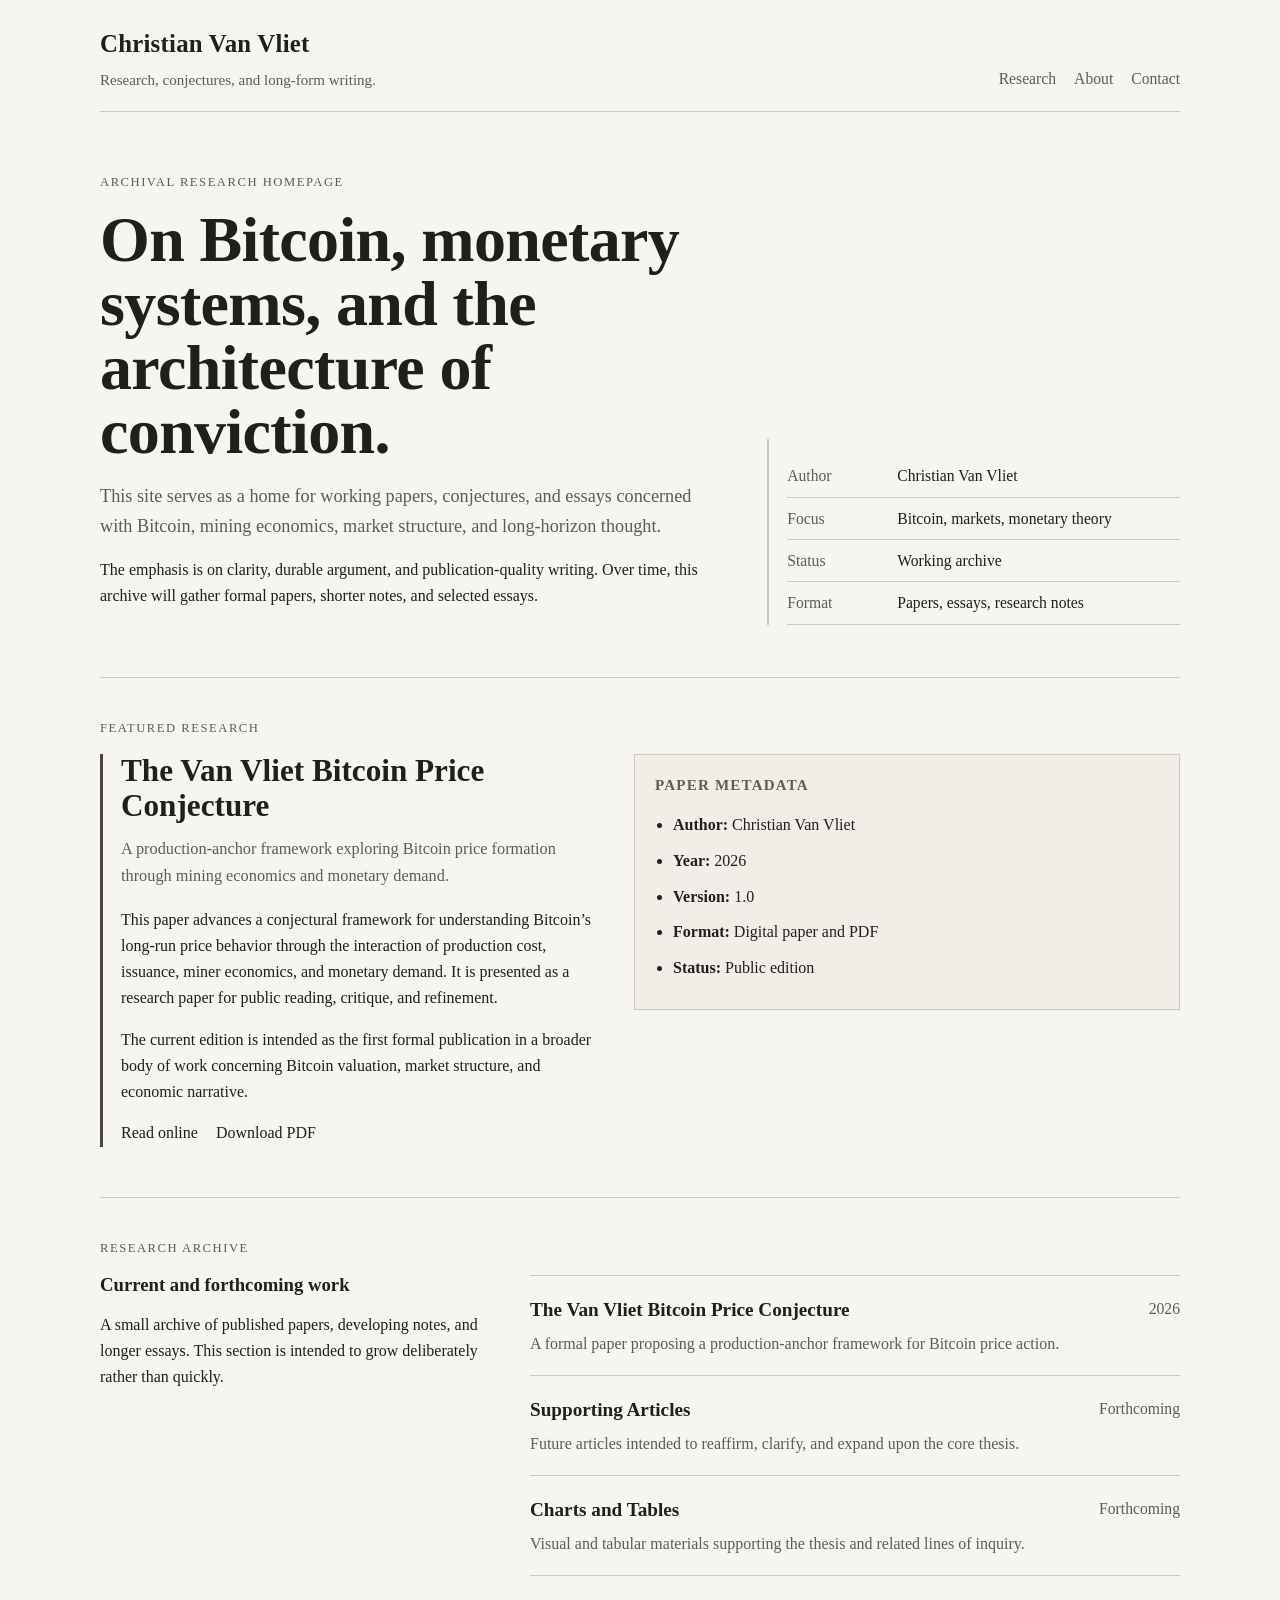
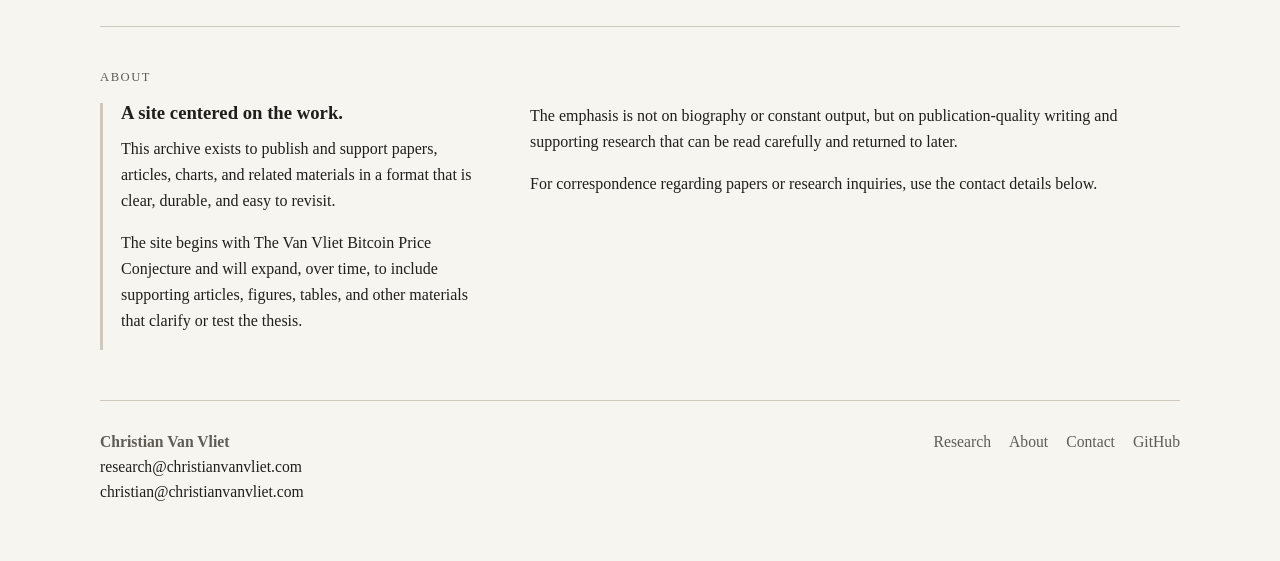
==== commit b478fb13: "Update index.html" ====
--- a/index.html
+++ b/index.html
@@ -3,24 +3,12 @@
 <head>
   <meta charset="utf-8">
   <meta name="viewport" content="width=device-width, initial-scale=1">
-  <title>Research | Christian Van Vliet</title>
-  <meta name="description" content="Research archive of papers, conjectures, and long-form writing by Christian Van Vliet.">
+  <title>Christian Van Vliet</title>
+  <meta name="description" content="Research, conjectures, and long-form writing on Bitcoin, monetary systems, and economic thought.">
   <link rel="stylesheet" href="/assets/css/site.css">
   <link rel="icon" href="/favicon.svg" type="image/svg+xml">
-  <link rel="canonical" href="https://christianvanvliet.com/research/">
-
-  <meta property="og:type" content="website">
-  <meta property="og:site_name" content="Christian Van Vliet">
-  <meta property="og:title" content="Research | Christian Van Vliet">
-  <meta property="og:description" content="Research archive of papers, conjectures, and long-form writing by Christian Van Vliet.">
-  <meta property="og:url" content="https://christianvanvliet.com/research/">
-  <meta property="og:image" content="https://christianvanvliet.com/og-image.jpg">
-
-  <meta name="twitter:card" content="summary_large_image">
-  <meta name="twitter:title" content="Research | Christian Van Vliet">
-  <meta name="twitter:description" content="Research archive of papers, conjectures, and long-form writing by Christian Van Vliet.">
-  <meta name="twitter:image" content="https://christianvanvliet.com/og-image.jpg">
-
+  <link rel="shortcut icon" href="/favicon.svg" type="image/svg+xml">
+  <link rel="canonical" href="https://christianvanvliet.com/">
   <meta name="theme-color" content="#f7f5f0">
 </head>
 <body>
@@ -28,7 +16,7 @@
     <header class="site-header">
       <div class="site-header-inner">
         <div>
-          <p class="site-title"><a href="/">Christian Van Vliet</a></p>
+          <h1 class="site-title">Christian Van Vliet</h1>
           <p class="site-tagline">Research, conjectures, and long-form writing.</p>
         </div>
 
@@ -43,60 +31,141 @@
     <hr class="rule">
 
     <main>
-      <section class="page-header">
-        <p class="eyebrow">Research Archive</p>
-        <h1>Published papers, supporting materials, and developing work.</h1>
-        <p class="lead">
-          This archive gathers formal papers, supporting articles, and related materials
-          intended to clarify, support, or extend the underlying thesis over time.
-        </p>
+      <section class="hero">
+        <div>
+          <p class="eyebrow">Archival Research Homepage</p>
+          <h2>On Bitcoin, monetary systems, and the architecture of conviction.</h2>
+          <p class="lead">
+            This site serves as a home for working papers, conjectures, and essays
+            concerned with Bitcoin, mining economics, market structure, and long-horizon thought.
+          </p>
+          <p>
+            The emphasis is on clarity, durable argument, and publication-quality writing.
+            Over time, this archive will gather formal papers, shorter notes, and selected essays.
+          </p>
+        </div>
+
+        <aside class="hero-meta" aria-label="Site metadata">
+          <ul class="meta-list">
+            <li><span>Author</span>Christian Van Vliet</li>
+            <li><span>Focus</span>Bitcoin, markets, monetary theory</li>
+            <li><span>Status</span>Working archive</li>
+            <li><span>Format</span>Papers, essays, research notes</li>
+          </ul>
+        </aside>
       </section>
 
       <hr class="rule">
 
-      <section class="section" aria-labelledby="current-research">
-        <p class="section-label">Current Work</p>
+      <section class="section" aria-labelledby="featured-research">
+        <p class="section-label">Featured Research</p>
+
+        <div class="featured">
+          <div class="featured-card">
+            <h3 id="featured-research">The Van Vliet Bitcoin Price Conjecture</h3>
+            <p class="subhead">
+              A production-anchor framework exploring Bitcoin price formation
+              through mining economics and monetary demand.
+            </p>
+            <p>
+              This paper advances a conjectural framework for understanding Bitcoin’s
+              long-run price behavior through the interaction of production cost, issuance,
+              miner economics, and monetary demand. It is presented as a research paper
+              for public reading, critique, and refinement.
+            </p>
+            <p>
+              The current edition is intended as the first formal publication in a broader
+              body of work concerning Bitcoin valuation, market structure, and economic narrative.
+            </p>
+
+            <div class="featured-links">
+              <a href="/research/bitcoin-price-conjecture/">Read online</a>
+              <a href="/files/van-vliet-bitcoin-price-conjecture.pdf">Download PDF</a>
+            </div>
+          </div>
+
+          <aside class="featured-notes">
+            <h4>Paper Metadata</h4>
+            <ul>
+              <li><strong>Author:</strong> Christian Van Vliet</li>
+              <li><strong>Year:</strong> 2026</li>
+              <li><strong>Version:</strong> 1.0</li>
+              <li><strong>Format:</strong> Digital paper and PDF</li>
+              <li><strong>Status:</strong> Public edition</li>
+            </ul>
+          </aside>
+        </div>
+      </section>
+
+      <hr class="rule">
+
+      <section class="section" aria-labelledby="research-archive">
+        <p class="section-label">Research Archive</p>
 
         <div class="archive-grid">
           <div class="archive-intro">
-            <h2 id="current-research">Current and forthcoming work</h2>
+            <h3 id="research-archive">Current and forthcoming work</h3>
             <p>
-              The site begins with the paper itself and will expand selectively with
-              supporting articles, charts, tables, and related analysis.
+              A small archive of published papers, developing notes, and longer essays.
+              This section is intended to grow deliberately rather than quickly.
             </p>
           </div>
 
           <div class="archive-list">
             <article class="archive-item">
               <div>
-                <h3><a href="/research/bitcoin-price-conjecture/">The Van Vliet Bitcoin Price Conjecture</a></h3>
-                <p>
-                  Version 1.0 of a production-anchor framework exploring Bitcoin price formation
-                  through mining economics and monetary demand.
-                </p>
+                <h4><a href="/research/bitcoin-price-conjecture/">The Van Vliet Bitcoin Price Conjecture</a></h4>
+                <p>A formal paper proposing a production-anchor framework for Bitcoin price action.</p>
               </div>
               <div class="archive-year">2026</div>
             </article>
 
             <article class="archive-item">
               <div>
-                <h3>Supporting Articles</h3>
-                <p>
-                  Future articles intended to reaffirm, clarify, and expand upon the core thesis.
-                </p>
+                <h4>Supporting Articles</h4>
+                <p>Future articles intended to reaffirm, clarify, and expand upon the core thesis.</p>
               </div>
               <div class="archive-year">Forthcoming</div>
             </article>
 
             <article class="archive-item">
               <div>
-                <h3>Charts and Tables</h3>
-                <p>
-                  Visual and tabular materials supporting the thesis and related lines of inquiry.
-                </p>
+                <h4>Charts and Tables</h4>
+                <p>Visual and tabular materials supporting the thesis and related lines of inquiry.</p>
               </div>
               <div class="archive-year">Forthcoming</div>
             </article>
+          </div>
+        </div>
+      </section>
+
+      <hr class="rule">
+
+      <section class="section" aria-labelledby="about-site">
+        <p class="section-label">About</p>
+
+        <div class="about-grid">
+          <div class="about-copy">
+            <h3 id="about-site">A site centered on the work.</h3>
+            <p>
+              This archive exists to publish and support papers, articles, charts, and
+              related materials in a format that is clear, durable, and easy to revisit.
+            </p>
+            <p>
+              The site begins with The Van Vliet Bitcoin Price Conjecture and will expand,
+              over time, to include supporting articles, figures, tables, and other materials
+              that clarify or test the thesis.
+            </p>
+          </div>
+
+          <div class="about-aside">
+            <p>
+              The emphasis is not on biography or constant output, but on publication-quality
+              writing and supporting research that can be read carefully and returned to later.
+            </p>
+            <p>
+              For correspondence regarding papers or research inquiries, use the contact details below.
+            </p>
           </div>
         </div>
       </section>
@@ -113,7 +182,7 @@
         </div>
 
         <div class="footer-links">
-          <a href="/">Home</a>
+          <a href="/research/">Research</a>
           <a href="/about/">About</a>
           <a href="/contact/">Contact</a>
           <a href="https://github.com/christianvanvliet">GitHub</a>
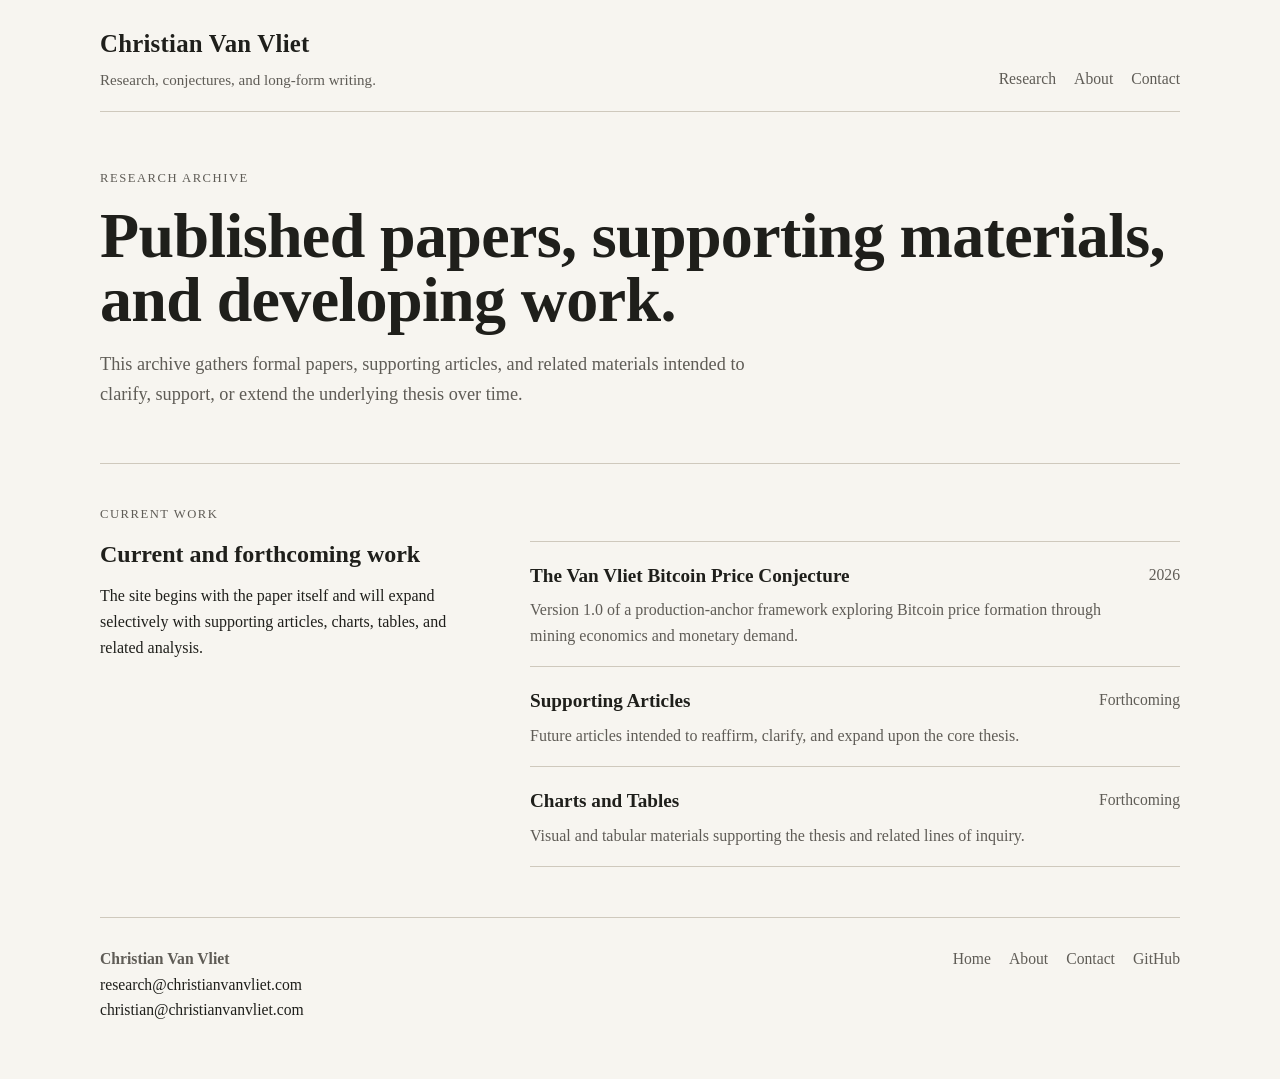
==== commit 99a8fe71: "Update index.html" ====
--- a/index.html
+++ b/index.html
@@ -3,12 +3,12 @@
 <head>
   <meta charset="utf-8">
   <meta name="viewport" content="width=device-width, initial-scale=1">
-  <title>Christian Van Vliet</title>
-  <meta name="description" content="Research, conjectures, and long-form writing on Bitcoin, monetary systems, and economic thought.">
+  <title>Research | Christian Van Vliet</title>
+  <meta name="description" content="Research archive of papers, conjectures, and long-form writing by Christian Van Vliet.">
   <link rel="stylesheet" href="/assets/css/site.css">
   <link rel="icon" href="/favicon.svg" type="image/svg+xml">
   <link rel="shortcut icon" href="/favicon.svg" type="image/svg+xml">
-  <link rel="canonical" href="https://christianvanvliet.com/">
+  <link rel="canonical" href="https://christianvanvliet.com/research/">
   <meta name="theme-color" content="#f7f5f0">
 </head>
 <body>
@@ -16,7 +16,7 @@
     <header class="site-header">
       <div class="site-header-inner">
         <div>
-          <h1 class="site-title">Christian Van Vliet</h1>
+          <p class="site-title"><a href="/">Christian Van Vliet</a></p>
           <p class="site-tagline">Research, conjectures, and long-form writing.</p>
         </div>
 
@@ -31,141 +31,60 @@
     <hr class="rule">
 
     <main>
-      <section class="hero">
-        <div>
-          <p class="eyebrow">Archival Research Homepage</p>
-          <h2>On Bitcoin, monetary systems, and the architecture of conviction.</h2>
-          <p class="lead">
-            This site serves as a home for working papers, conjectures, and essays
-            concerned with Bitcoin, mining economics, market structure, and long-horizon thought.
-          </p>
-          <p>
-            The emphasis is on clarity, durable argument, and publication-quality writing.
-            Over time, this archive will gather formal papers, shorter notes, and selected essays.
-          </p>
-        </div>
-
-        <aside class="hero-meta" aria-label="Site metadata">
-          <ul class="meta-list">
-            <li><span>Author</span>Christian Van Vliet</li>
-            <li><span>Focus</span>Bitcoin, markets, monetary theory</li>
-            <li><span>Status</span>Working archive</li>
-            <li><span>Format</span>Papers, essays, research notes</li>
-          </ul>
-        </aside>
+      <section class="page-header">
+        <p class="eyebrow">Research Archive</p>
+        <h1>Published papers, supporting materials, and developing work.</h1>
+        <p class="lead">
+          This archive gathers formal papers, supporting articles, and related materials
+          intended to clarify, support, or extend the underlying thesis over time.
+        </p>
       </section>
 
       <hr class="rule">
 
-      <section class="section" aria-labelledby="featured-research">
-        <p class="section-label">Featured Research</p>
-
-        <div class="featured">
-          <div class="featured-card">
-            <h3 id="featured-research">The Van Vliet Bitcoin Price Conjecture</h3>
-            <p class="subhead">
-              A production-anchor framework exploring Bitcoin price formation
-              through mining economics and monetary demand.
-            </p>
-            <p>
-              This paper advances a conjectural framework for understanding Bitcoin’s
-              long-run price behavior through the interaction of production cost, issuance,
-              miner economics, and monetary demand. It is presented as a research paper
-              for public reading, critique, and refinement.
-            </p>
-            <p>
-              The current edition is intended as the first formal publication in a broader
-              body of work concerning Bitcoin valuation, market structure, and economic narrative.
-            </p>
-
-            <div class="featured-links">
-              <a href="/research/bitcoin-price-conjecture/">Read online</a>
-              <a href="/files/van-vliet-bitcoin-price-conjecture.pdf">Download PDF</a>
-            </div>
-          </div>
-
-          <aside class="featured-notes">
-            <h4>Paper Metadata</h4>
-            <ul>
-              <li><strong>Author:</strong> Christian Van Vliet</li>
-              <li><strong>Year:</strong> 2026</li>
-              <li><strong>Version:</strong> 1.0</li>
-              <li><strong>Format:</strong> Digital paper and PDF</li>
-              <li><strong>Status:</strong> Public edition</li>
-            </ul>
-          </aside>
-        </div>
-      </section>
-
-      <hr class="rule">
-
-      <section class="section" aria-labelledby="research-archive">
-        <p class="section-label">Research Archive</p>
+      <section class="section" aria-labelledby="current-research">
+        <p class="section-label">Current Work</p>
 
         <div class="archive-grid">
           <div class="archive-intro">
-            <h3 id="research-archive">Current and forthcoming work</h3>
+            <h2 id="current-research">Current and forthcoming work</h2>
             <p>
-              A small archive of published papers, developing notes, and longer essays.
-              This section is intended to grow deliberately rather than quickly.
+              The site begins with the paper itself and will expand selectively with
+              supporting articles, charts, tables, and related analysis.
             </p>
           </div>
 
           <div class="archive-list">
             <article class="archive-item">
               <div>
-                <h4><a href="/research/bitcoin-price-conjecture/">The Van Vliet Bitcoin Price Conjecture</a></h4>
-                <p>A formal paper proposing a production-anchor framework for Bitcoin price action.</p>
+                <h3><a href="/research/bitcoin-price-conjecture/">The Van Vliet Bitcoin Price Conjecture</a></h3>
+                <p>
+                  Version 1.0 of a production-anchor framework exploring Bitcoin price formation
+                  through mining economics and monetary demand.
+                </p>
               </div>
               <div class="archive-year">2026</div>
             </article>
 
             <article class="archive-item">
               <div>
-                <h4>Supporting Articles</h4>
-                <p>Future articles intended to reaffirm, clarify, and expand upon the core thesis.</p>
+                <h3>Supporting Articles</h3>
+                <p>
+                  Future articles intended to reaffirm, clarify, and expand upon the core thesis.
+                </p>
               </div>
               <div class="archive-year">Forthcoming</div>
             </article>
 
             <article class="archive-item">
               <div>
-                <h4>Charts and Tables</h4>
-                <p>Visual and tabular materials supporting the thesis and related lines of inquiry.</p>
+                <h3>Charts and Tables</h3>
+                <p>
+                  Visual and tabular materials supporting the thesis and related lines of inquiry.
+                </p>
               </div>
               <div class="archive-year">Forthcoming</div>
             </article>
-          </div>
-        </div>
-      </section>
-
-      <hr class="rule">
-
-      <section class="section" aria-labelledby="about-site">
-        <p class="section-label">About</p>
-
-        <div class="about-grid">
-          <div class="about-copy">
-            <h3 id="about-site">A site centered on the work.</h3>
-            <p>
-              This archive exists to publish and support papers, articles, charts, and
-              related materials in a format that is clear, durable, and easy to revisit.
-            </p>
-            <p>
-              The site begins with The Van Vliet Bitcoin Price Conjecture and will expand,
-              over time, to include supporting articles, figures, tables, and other materials
-              that clarify or test the thesis.
-            </p>
-          </div>
-
-          <div class="about-aside">
-            <p>
-              The emphasis is not on biography or constant output, but on publication-quality
-              writing and supporting research that can be read carefully and returned to later.
-            </p>
-            <p>
-              For correspondence regarding papers or research inquiries, use the contact details below.
-            </p>
           </div>
         </div>
       </section>
@@ -182,7 +101,7 @@
         </div>
 
         <div class="footer-links">
-          <a href="/research/">Research</a>
+          <a href="/">Home</a>
           <a href="/about/">About</a>
           <a href="/contact/">Contact</a>
           <a href="https://github.com/christianvanvliet">GitHub</a>
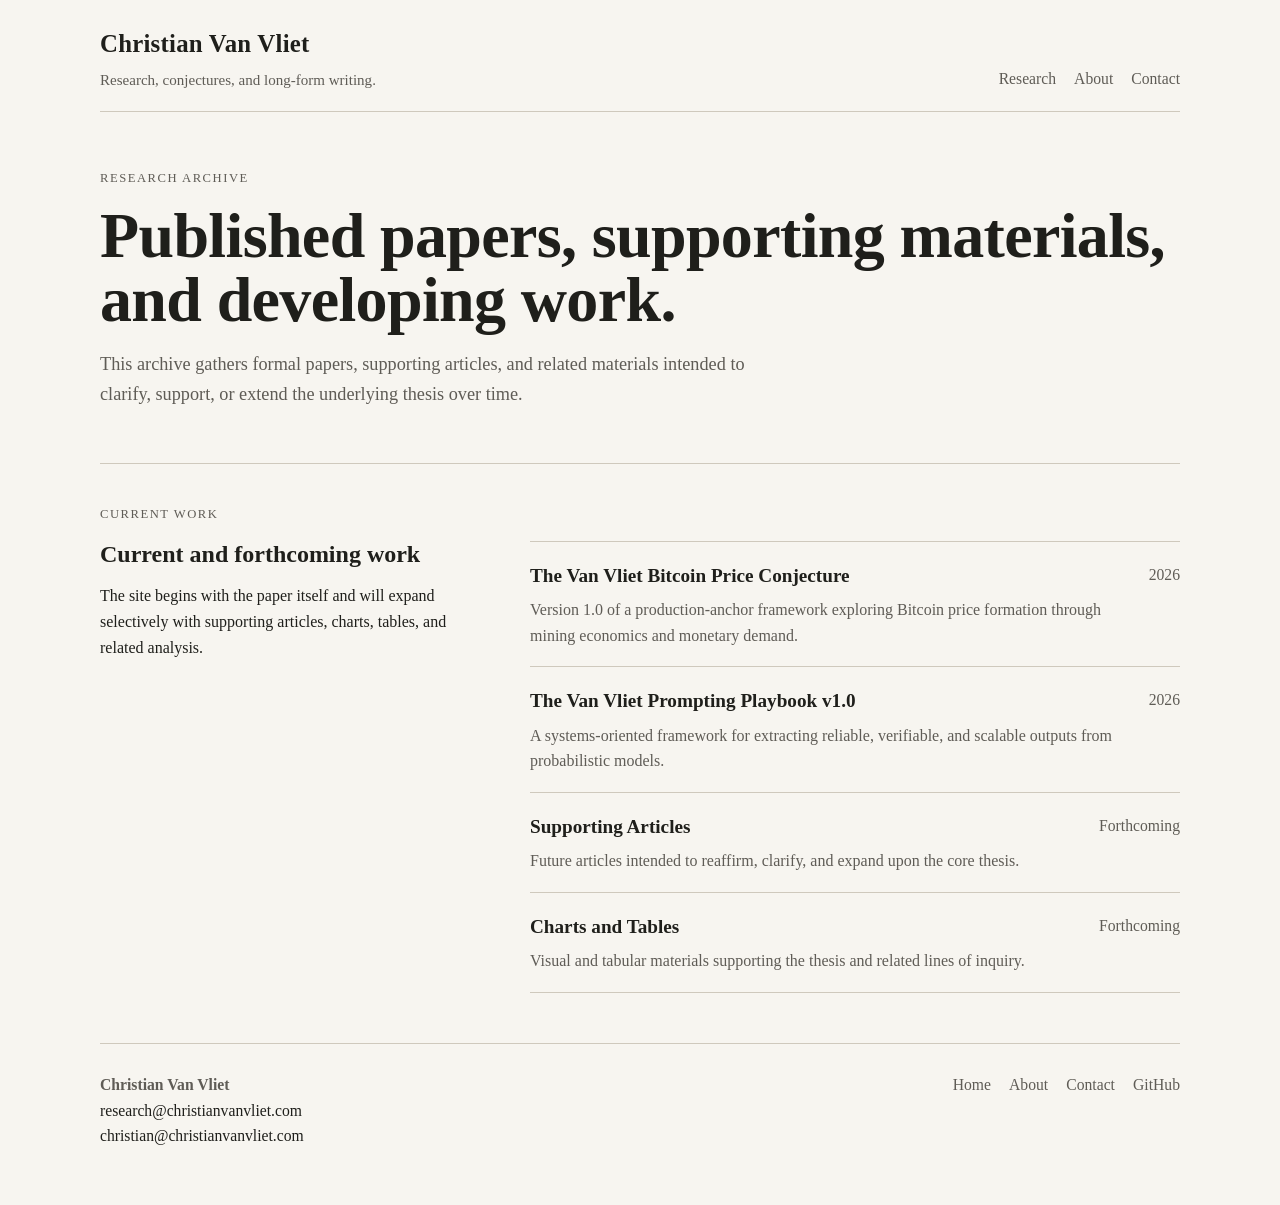
==== commit 6ab990a3: "Update index.html" ====
--- a/index.html
+++ b/index.html
@@ -65,6 +65,13 @@
               </div>
               <div class="archive-year">2026</div>
             </article>
+            <article class="archive-item">
+              <div>
+                <h4><a href="/research/prompting-playbook/">The Van Vliet Prompting Playbook v1.0</a></h4>
+                <p>A systems-oriented framework for extracting reliable, verifiable, and scalable outputs from probabilistic models.</p>
+              </div>
+              <div class="archive-year">2026</div>
+            </article>
 
             <article class="archive-item">
               <div>
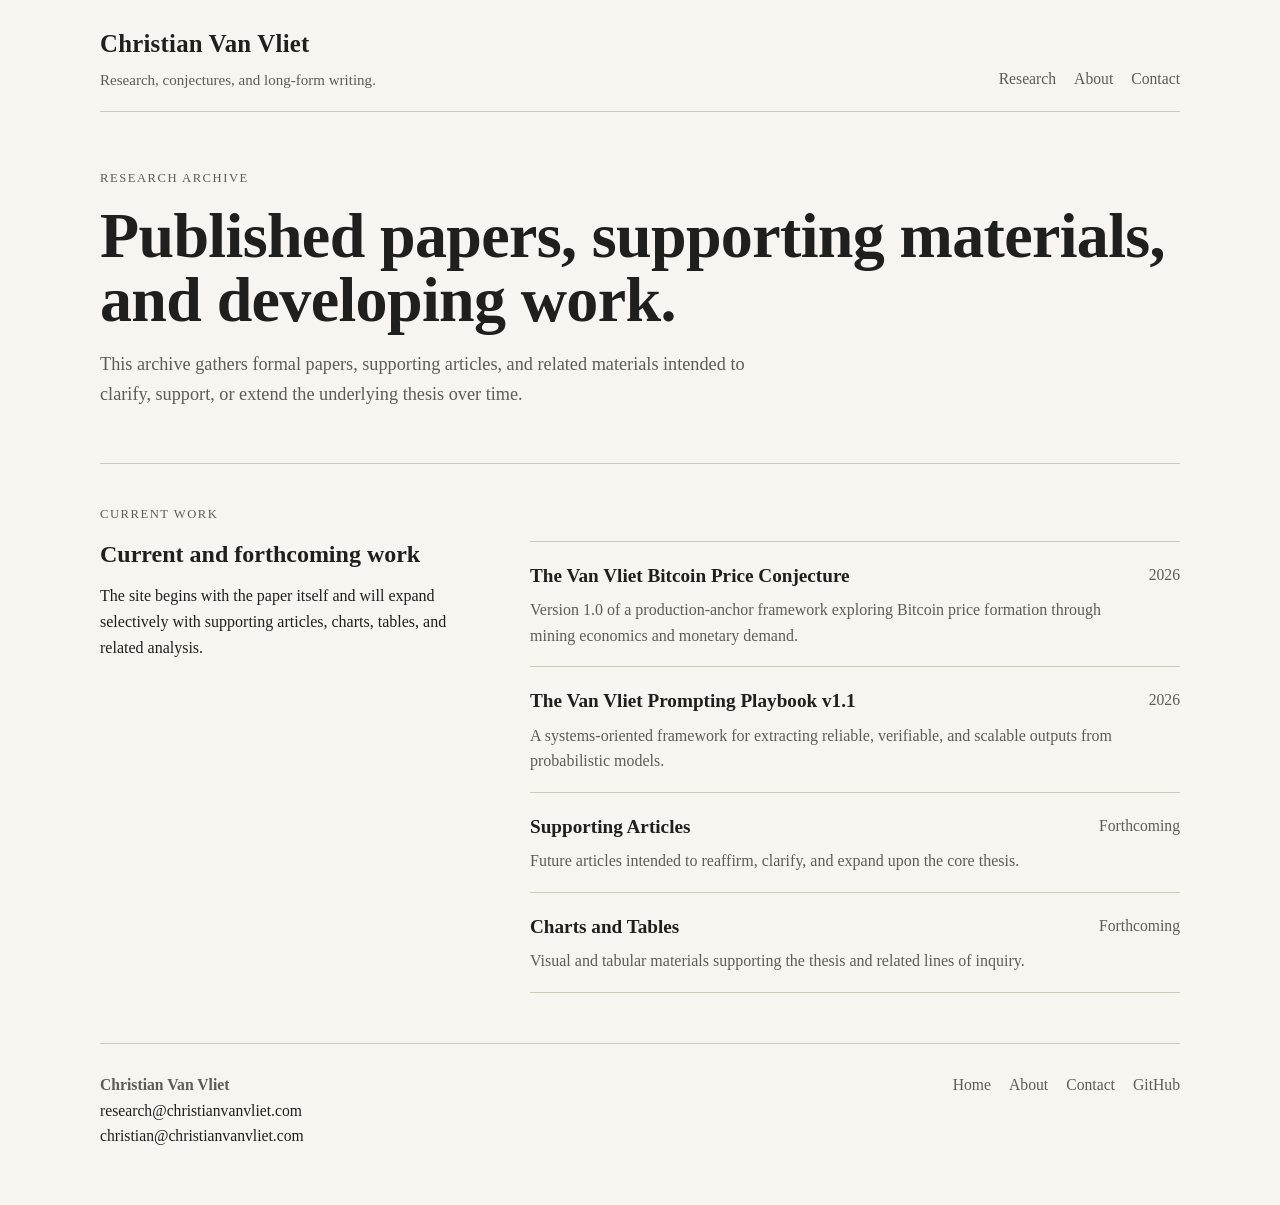
==== commit 6de99d3b: "Update index.html" ====
--- a/index.html
+++ b/index.html
@@ -67,7 +67,7 @@
             </article>
             <article class="archive-item">
               <div>
-                <h4><a href="/research/prompting-playbook/">The Van Vliet Prompting Playbook v1.0</a></h4>
+                <h4><a href="/research/prompting-playbook/">The Van Vliet Prompting Playbook v1.1</a></h4>
                 <p>A systems-oriented framework for extracting reliable, verifiable, and scalable outputs from probabilistic models.</p>
               </div>
               <div class="archive-year">2026</div>
